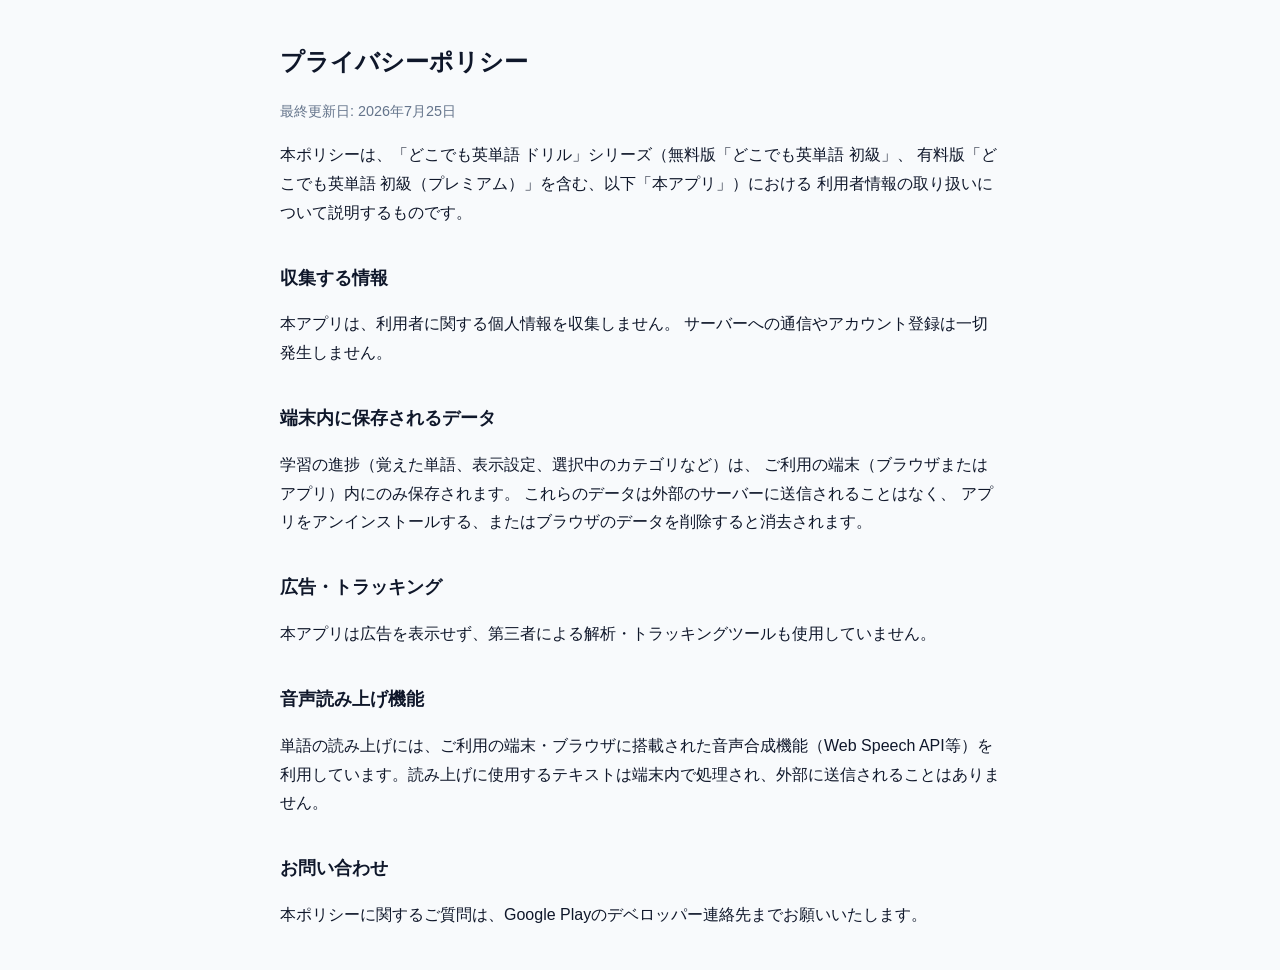
==== privacy.html @ e097cd27 "Add privacy policy page for Play Store submission Co-authored-by: Cursor <cursoragent@cursor.com>" ====
<!DOCTYPE html>
<html lang="ja">
<head>
<meta charset="UTF-8" />
<meta name="viewport" content="width=device-width, initial-scale=1.0" />
<title>プライバシーポリシー | どこでも英単語 ドリル</title>
<style>
  body {
    font-family: -apple-system, "Yu Gothic", "Hiragino Sans", sans-serif;
    max-width: 720px;
    margin: 40px auto;
    padding: 0 20px;
    line-height: 1.8;
    color: #0f172a;
    background: #f8fafc;
  }
  h1 { font-size: 1.5rem; }
  h2 { font-size: 1.1rem; margin-top: 2em; }
  .updated { color: #64748b; font-size: 0.9rem; }
</style>
</head>
<body>
  <h1>プライバシーポリシー</h1>
  <p class="updated">最終更新日: 2026年7月25日</p>

  <p>
    本ポリシーは、「どこでも英単語 ドリル」シリーズ（無料版「どこでも英単語 初級」、
    有料版「どこでも英単語 初級（プレミアム）」を含む、以下「本アプリ」）における
    利用者情報の取り扱いについて説明するものです。
  </p>

  <h2>収集する情報</h2>
  <p>
    本アプリは、利用者に関する個人情報を収集しません。
    サーバーへの通信やアカウント登録は一切発生しません。
  </p>

  <h2>端末内に保存されるデータ</h2>
  <p>
    学習の進捗（覚えた単語、表示設定、選択中のカテゴリなど）は、
    ご利用の端末（ブラウザまたはアプリ）内にのみ保存されます。
    これらのデータは外部のサーバーに送信されることはなく、
    アプリをアンインストールする、またはブラウザのデータを削除すると消去されます。
  </p>

  <h2>広告・トラッキング</h2>
  <p>
    本アプリは広告を表示せず、第三者による解析・トラッキングツールも使用していません。
  </p>

  <h2>音声読み上げ機能</h2>
  <p>
    単語の読み上げには、ご利用の端末・ブラウザに搭載された音声合成機能（Web Speech API等）を
    利用しています。読み上げに使用するテキストは端末内で処理され、外部に送信されることはありません。
  </p>

  <h2>お問い合わせ</h2>
  <p>
    本ポリシーに関するご質問は、Google Playのデベロッパー連絡先までお願いいたします。
  </p>
</body>
</html>
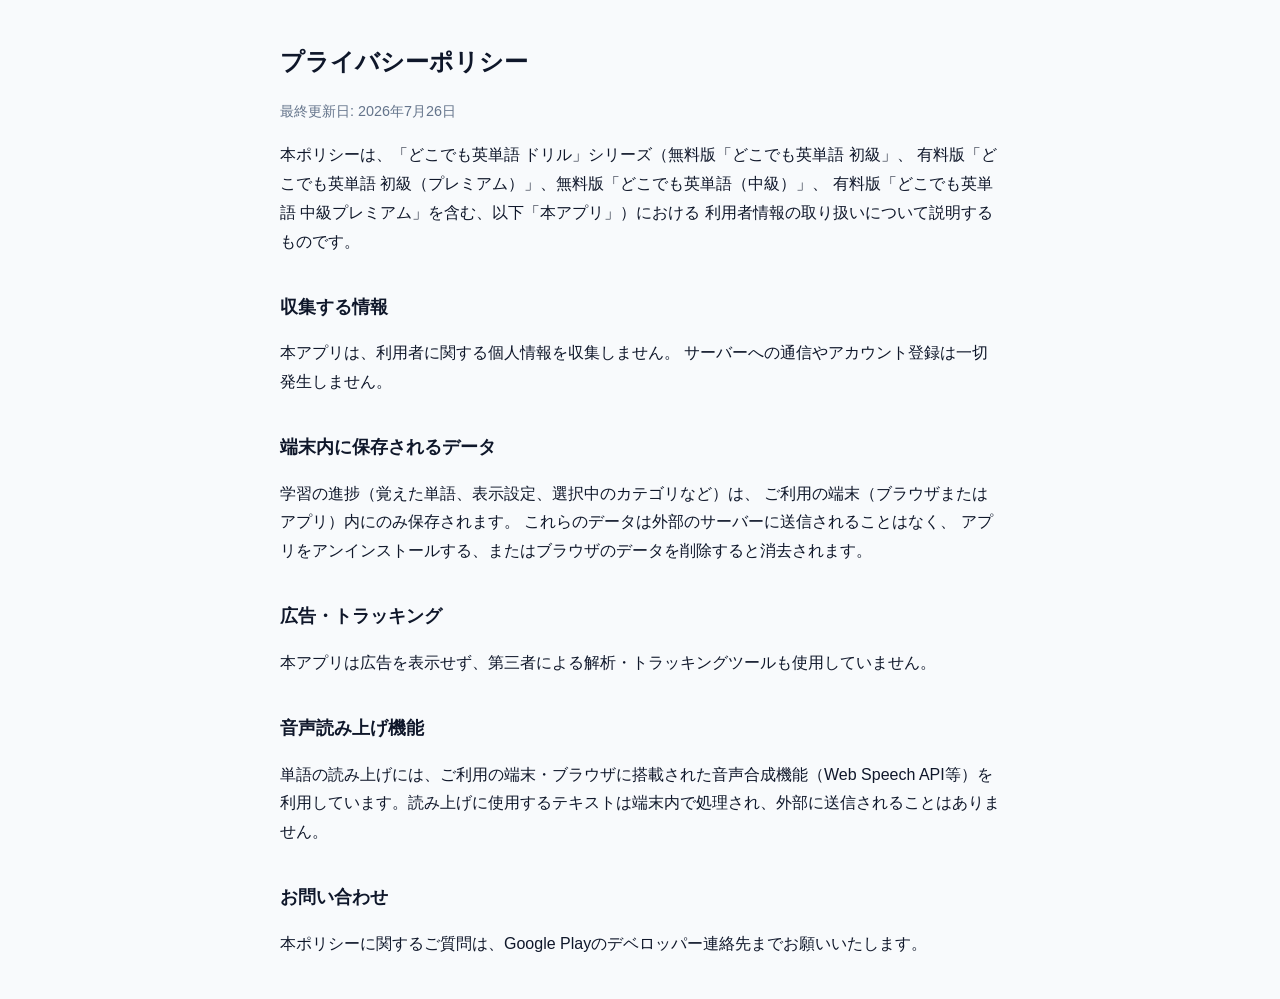
==== commit 8595d122: "プライバシーポリシーに中級プレミアム版を追加 Co-authored-by: Cursor <cursoragent@cursor.com>" ====
--- a/privacy.html
+++ b/privacy.html
@@ -21,11 +21,12 @@
 </head>
 <body>
   <h1>プライバシーポリシー</h1>
-  <p class="updated">最終更新日: 2026年7月25日</p>
+  <p class="updated">最終更新日: 2026年7月26日</p>
 
   <p>
     本ポリシーは、「どこでも英単語 ドリル」シリーズ（無料版「どこでも英単語 初級」、
-    有料版「どこでも英単語 初級（プレミアム）」を含む、以下「本アプリ」）における
+    有料版「どこでも英単語 初級（プレミアム）」、無料版「どこでも英単語（中級）」、
+    有料版「どこでも英単語 中級プレミアム」を含む、以下「本アプリ」）における
     利用者情報の取り扱いについて説明するものです。
   </p>
 
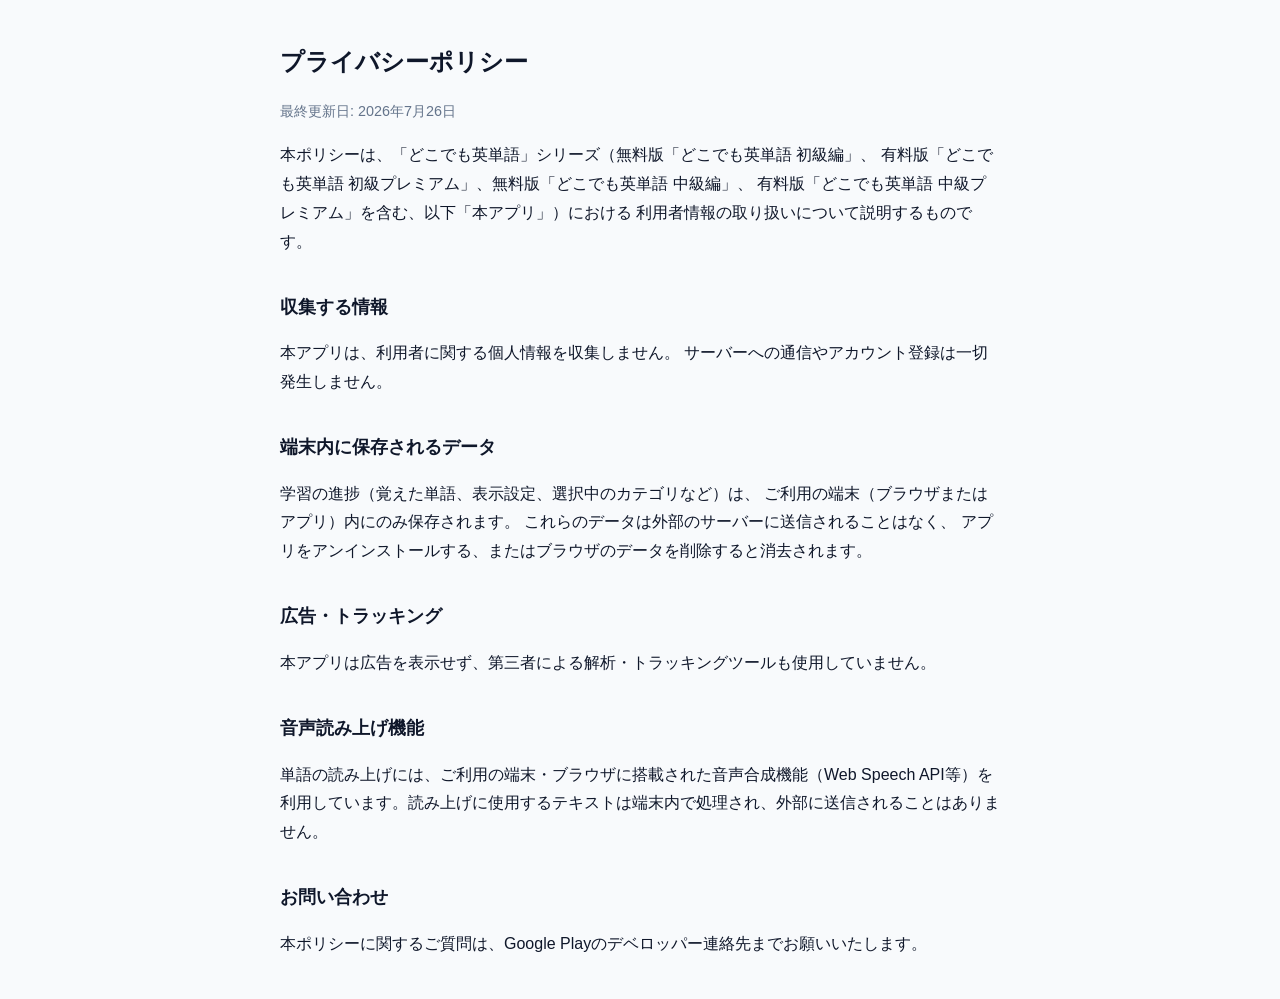
==== commit fe8f6e05: "アプリ名を「どこでも英単語 初級編」に統一 Co-authored-by: Cursor <cursoragent@cursor.com>" ====
--- a/privacy.html
+++ b/privacy.html
@@ -3,7 +3,7 @@
 <head>
 <meta charset="UTF-8" />
 <meta name="viewport" content="width=device-width, initial-scale=1.0" />
-<title>プライバシーポリシー | どこでも英単語 ドリル</title>
+<title>プライバシーポリシー | どこでも英単語</title>
 <style>
   body {
     font-family: -apple-system, "Yu Gothic", "Hiragino Sans", sans-serif;
@@ -24,8 +24,8 @@
   <p class="updated">最終更新日: 2026年7月26日</p>
 
   <p>
-    本ポリシーは、「どこでも英単語 ドリル」シリーズ（無料版「どこでも英単語 初級」、
-    有料版「どこでも英単語 初級（プレミアム）」、無料版「どこでも英単語（中級）」、
+    本ポリシーは、「どこでも英単語」シリーズ（無料版「どこでも英単語 初級編」、
+    有料版「どこでも英単語 初級プレミアム」、無料版「どこでも英単語 中級編」、
     有料版「どこでも英単語 中級プレミアム」を含む、以下「本アプリ」）における
     利用者情報の取り扱いについて説明するものです。
   </p>
